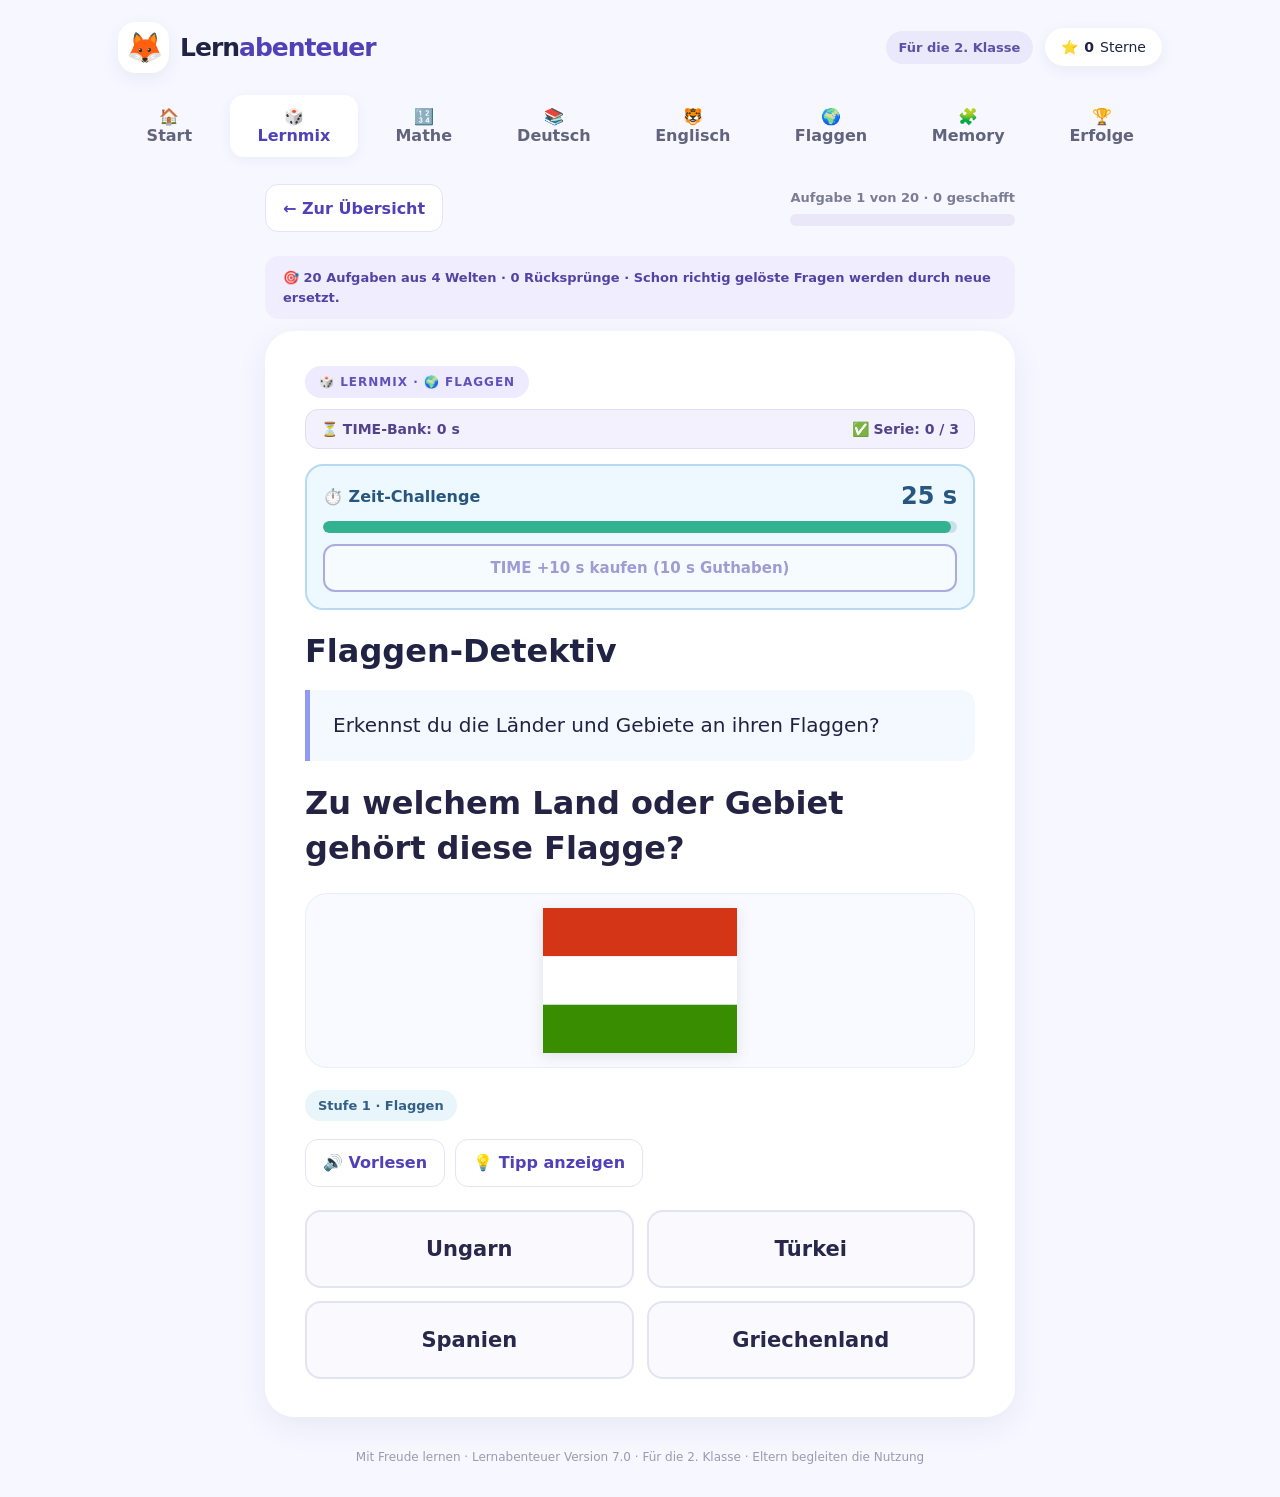
==== index.html @ 03171980 "Lernabenteuer v7: 226 lokale Flaggen, Lernmix als Start, Repository bereinigen" ====
<!doctype html>
<html lang="de">
<head>
  <meta charset="UTF-8">
  <meta name="viewport" content="width=device-width, initial-scale=1, viewport-fit=cover">
  <meta name="theme-color" content="#4539a5">
  <meta name="apple-mobile-web-app-capable" content="yes">
  <meta name="apple-mobile-web-app-status-bar-style" content="default">
  <meta name="apple-mobile-web-app-title" content="Lernabenteuer">
  <meta name="description" content="Mathe, Deutsch, Englisch und Flaggen spielerisch lernen – ohne Werbung und ohne Anmeldung.">
  <meta http-equiv="Content-Security-Policy" content="default-src 'self'; script-src 'self'; style-src 'self'; img-src 'self' data:; connect-src 'self'; object-src 'none'; base-uri 'self'; form-action 'none'">
  <link rel="manifest" href="./manifest.webmanifest">
  <link rel="apple-touch-icon" href="./icons/icon-192.png">
  <link rel="icon" href="./icons/icon-192.png">
  <link rel="stylesheet" href="./styles.css">
  <title>Lernabenteuer – Lernen mit Spaß, Klasse 2</title>
  <script src="./learning_content.js" defer></script>
  <script src="./learning_extension.js" defer></script>
  <script src="./mixed_mode.js" defer></script>
  <script src="./gameplay_extension.js" defer></script>
  <script src="./adventure_extension.js" defer></script>
  <script src="./app.js" defer></script>
</head>
<body>
  <a class="skip" href="#hauptinhalt">Zum Inhalt springen</a>
  <div class="page-shell">
    <header class="topbar">
      <div class="brand" aria-label="Lernabenteuer Startseite"><span class="brand-buddy" aria-hidden="true">🦊</span><span>Lern<span class="brand-accent">abenteuer</span></span></div>
      <div class="top-actions"><span class="age-tag">Für die 2. Klasse</span><span class="stars-chip" aria-live="polite">⭐ <strong id="stars-header">0</strong> Sterne</span></div>
    </header>
    <nav class="main-nav" aria-label="Hauptnavigation">
      <button class="nav-button active" data-view="home" aria-current="page">🏠 Start</button>
      <button class="nav-button" data-view="mixed">🎲 Lernmix</button>
      <button class="nav-button" data-view="math">🔢 Mathe</button>
      <button class="nav-button" data-view="german">📚 Deutsch</button>
      <button class="nav-button" data-view="english">🐯 Englisch</button>
      <button class="nav-button" data-view="flags">🌍 Flaggen</button>
      <button class="nav-button" data-view="memory">🧩 Memory</button>
      <button class="nav-button" data-view="progress">🏆 Erfolge</button>
    </nav>
    <main id="hauptinhalt">
      <section id="view-home" class="view" aria-labelledby="welcome-title">
        <div class="hero">
          <div class="hero-content">
            <span class="hero-label">DEIN LERNMIX STARTET JETZT</span>
            <h1 id="welcome-title">Bereit für ein <em>neues Abenteuer?</em></h1>
            <p>Knacke Rechenrätsel, lies Geschichten, entdecke Tiere auf Englisch und reise mit Flaggen um die Welt. Jeder Versuch macht dich stärker!</p>
            <button class="primary-button" id="quick-start">🎲 Lernmix starten <span aria-hidden="true">→</span></button>
          </div>
          <div class="hero-illustration" aria-hidden="true"><div class="planet">🪐</div><div class="rocket">🚀</div><div class="spark a">✦</div><div class="spark b">✦</div><div class="spark c">✧</div></div>
        </div>
        <div class="section-heading"><h2>Wähle deine Welt</h2><p>Worauf hast du heute Lust?</p></div>
        <div class="subject-grid">
          <button id="math-card" class="subject-card math-card" data-view="math"><span class="subject-icon" aria-hidden="true">🔢</span><span class="subject-top">DIE ZAHLENWELT</span><strong>Mathe-Mission</strong><span>Rechnen, kombinieren und Rätsel lösen.</span><span class="subject-footer">Los geht's <span aria-hidden="true">↗</span></span><span class="level-pill" id="level-math">Stufe 1 von 7</span><span class="level-track"><span id="level-fill-math"></span></span></button>
          <button id="german-card" class="subject-card german-card" data-view="german"><span class="subject-icon" aria-hidden="true">📚</span><span class="subject-top">DAS WÖRTERLAND</span><strong>Deutsch-Detektive</strong><span>Geschichten lesen und Wörter entdecken.</span><span class="subject-footer">Los geht's <span aria-hidden="true">↗</span></span><span class="level-pill" id="level-german">Stufe 1 von 5</span><span class="level-track"><span id="level-fill-german"></span></span></button>
          <button id="english-card" class="subject-card english-card" data-view="english"><span class="subject-icon" aria-hidden="true">🐯</span><span class="subject-top">DIE WÖRTER-SAFARI</span><strong>Englisch-Entdecker</strong><span>Katze heißt cat! Tiere, Farben und erste Wörter.</span><span class="subject-footer">Auf Entdeckung <span aria-hidden="true">↗</span></span><span class="level-pill" id="level-english">Stufe 1 von 4</span><span class="level-track"><span id="level-fill-english"></span></span></button>
          <button id="flags-card" class="subject-card flags-card" data-view="flags"><span class="subject-icon" aria-hidden="true">🌍</span><span class="subject-top">UM DIE WELT</span><strong>Flaggen-Reise</strong><span>Entdecke über 200 Flaggen – von ganz leicht bis knifflig.</span><span class="subject-footer">Weltreise starten <span aria-hidden="true">↗</span></span><span class="level-pill" id="level-flags">Stufe 1 von 4</span><span class="level-track"><span id="level-fill-flags"></span></span></button>
        </div>
        <section class="mixed-banner" aria-labelledby="mixed-banner-heading">
          <div class="mixed-banner-icon" aria-hidden="true">🎲</div>
          <div class="mixed-banner-content">
            <span class="eyebrow">NEU: DEINE BUNTE LERNREISE</span>
            <h2 id="mixed-banner-heading">20 Aufgaben – vier Lernwelten!</h2>
            <p>Mathe, Deutsch, Englisch und Flaggen bunt gemischt. Bei einem Fehler gehst du zwei Schritte zurück. Schon gelöste Aufgaben werden durch neue ersetzt; nur Fehlerfragen üben wir später erneut.</p>
            <div class="mixed-caps"><span>🔢 5× Mathe</span><span>📚 5× Deutsch</span><span>🐯 5× Englisch</span><span>🌍 5× Flaggen</span></div>
          </div>
          <button id="mixed-start" class="primary-button mixed-start" type="button">Lernmix starten →</button>
        </section>
        <div class="memory-banner"><div><strong>🧩 Flaggen-Memory</strong><p>Kannst du die Flaggen den Ländern zuordnen? Finde die Paare!</p></div><button type="button" class="soft-button" data-view="memory">Jetzt spielen</button></div>

        <section class="adventure-grid" aria-label="Neue Abenteuer und Belohnungen">
          <article class="adventure-teaser passport-teaser">
            <span class="adventure-symbol" aria-hidden="true">🛂</span>
            <h2>Dein Weltreise-Pass</h2>
            <p id="passport-count-home">0 Flaggen entdeckt</p>
            <p>Entdecke fünf verschiedene Flaggen für jeden neuen Stempel. Mit fünf Flaggen aus einer Region wird eine Minireise frei.</p>
            <span class="reward-badge" id="passport-stamps">0 Stempel</span>
            <button class="soft-button" type="button" data-view="progress">Reisepass ansehen →</button>
          </article>
          <article class="adventure-teaser pet-teaser">
            <span id="pet-emoji-home" class="adventure-symbol" aria-hidden="true">🥚</span>
            <h2>Dein Lernhaustier</h2>
            <p id="pet-status-home">Wähle einen Lernfreund!</p>
            <div id="pet-choices" class="pet-choices"><button id="choose-fox" type="button" class="soft-button">🦊 Fuchs wählen</button><button id="choose-dragon" type="button" class="soft-button">🐉 Drachen wählen</button></div>
            <p>Neue Aufgaben geben Erfahrung. Dein Freund sammelt Ausrüstung statt echter Einkäufe.</p>
          </article>
          <article class="adventure-teaser boss-teaser">
            <span class="adventure-symbol" aria-hidden="true">🏰</span>
            <h2>Boss-Rätsel</h2>
            <p>Nach jedem vollständigen 20er-Lernmix wartet ein Finale mit vier Aufgaben.</p>
            <button id="boss-home-button" type="button" class="primary-button hidden">Boss herausfordern →</button>
            <p id="boss-stat">0 Boss-Medaillen</p>
          </article>
          <article class="adventure-teaser treasure-teaser">
            <span class="adventure-symbol" aria-hidden="true">🗺️</span>
            <h2>Schatzkarten-Suche</h2>
            <p>Nur falsch gelöste Lernthemen kommen nach 1, 3 und 7 Tagen erneut dran.</p>
            <strong id="treasure-count">0 Schätze heute bereit</strong><p id="treasure-next"></p>
            <button id="treasure-start" type="button" class="soft-button">Schatzsuche öffnen →</button>
          </article>
        </section>
        <section class="day-panel" aria-labelledby="day-goal-title"><div><span class="eyebrow">DEIN TAGESZIEL</span><h2 id="day-goal-title">5 Aufgaben schaffen 🎯</h2><p>Ein paar Minuten Lernen reichen für einen guten Start.</p></div><div class="goal-right"><strong id="goal-label">0 / 5</strong><div class="progress-track" aria-label="Tagesziel-Fortschritt"><div id="goal-fill" class="progress-fill"></div></div></div></section>
        <div class="timer-settings"><label><input id="timer-toggle" type="checkbox" checked> ⏱️ Zeit-Challenge für einige kurze Fragen aktivieren</label><p>Ohne Zeitdruck lernen? Häkchen entfernen. Die Einstellung wird auf diesem Gerät gespeichert.</p></div>
        <p class="privacy-note">🔒 Keine Werbung · Keine Anmeldung · Fortschritt bleibt auf diesem Gerät</p>
      </section>
      <section id="view-play" class="view hidden" aria-labelledby="mission-title">
        <div class="mission-top"><button class="back-button" id="back-button">← Zur Übersicht</button><div class="mission-progress"><span id="mission-count">Aufgabe 1 von 5</span><div class="progress-track"><div id="mission-fill" class="progress-fill"></div></div></div></div>
        <p id="mixed-note" class="mixed-note hidden" role="status"></p>
        <div class="question-card">
          <div class="question-label" id="mission-kind">MATHE-MISSION</div>
          <div class="time-bank-panel" role="status" aria-live="off"><span>⏳ TIME-Bank: <strong id="time-bank">0 s</strong></span><span>✅ Serie: <strong id="time-streak">0 / 3</strong></span></div>
          <div id="time-reward" class="time-reward hidden" role="status">⏳ +10 Sekunden gewonnen!</div>
          <div id="time-question-panel" class="time-question-panel hidden"><div class="time-question-top"><span>⏱️ Zeit-Challenge</span><strong id="time-left">25 s</strong></div>
            <div class="time-track"><div id="time-fill" class="time-fill"></div></div>
            <button id="time-button" class="time-button" type="button">TIME +10 s kaufen (10 s Guthaben)</button></div>
          <h1 id="mission-title">Aufgabe</h1>
          <p id="mission-context" class="reading-text hidden"></p>
          <p id="mission-question" class="question-text"></p>
          <div id="question-visual" class="question-visual hidden" aria-live="off"></div>
          <div class="mission-meta"><span id="current-level" class="level-tag">Stufe 1</span><span id="level-up-notice" class="level-up-notice hidden" role="status"></span></div>
          <div class="question-tools"><button class="soft-button" id="read-button" type="button">🔊 Vorlesen</button><button class="soft-button" id="hint-button" type="button">💡 Tipp anzeigen</button></div>
          <p id="hint-text" class="hint-text hidden"></p>
          <div id="answer-options" class="answer-options" role="group" aria-label="Antwortmöglichkeiten"></div>
          <div id="celebration" class="celebration hidden" aria-hidden="true">⭐ ✨ ⭐</div>
          <div id="answer-feedback" class="feedback hidden" role="status" aria-live="polite"></div>
          <button id="next-button" class="primary-button next-button hidden" type="button">Weiter zur nächsten Aufgabe →</button>
        </div>
      </section>
      <section id="view-memory" class="view hidden" aria-labelledby="memory-heading">
        <div class="mission-top"><button class="back-button" id="memory-back">← Zur Übersicht</button><div class="mission-progress"><span>Flaggen zuordnen</span><div class="progress-track"><div id="memory-fill" class="progress-fill"></div></div></div></div>
        <section class="memory-panel"><span class="eyebrow">🧩 KLEINE WELTREISE</span><h1 id="memory-heading">Flaggen-Memory</h1><p id="memory-info">Finde die passenden Paare!</p><div id="memory-board" class="memory-board" role="group" aria-label="Memory-Karten"></div><p id="memory-result" class="memory-result" role="status"></p><button class="primary-button hidden" id="memory-next" type="button">Noch eine Runde spielen 🧩</button></section>
      </section>

      <section id="view-expedition" class="view hidden" aria-labelledby="expedition-name">
        <div class="mission-top"><button id="expedition-back" class="back-button" type="button">← Zur Übersicht</button></div>
        <div class="question-card adventure-quest" id="expedition-quiz"><span class="eyebrow">🛂 REGIONEN-ABENTEUER</span><h1 id="expedition-name">Weltreise</h1><p id="expedition-step"></p><p id="expedition-context" class="reading-text"></p><p id="expedition-question" class="question-text"></p><div id="expedition-visual" class="question-visual"></div><div id="expedition-options" class="answer-options"></div><p id="expedition-feedback" class="feedback" role="status"></p></div>
        <div id="expedition-finish" class="end-card hidden"><h2>🛂 Region geschafft!</h2><p id="expedition-summary"></p><button type="button" id="expedition-home" class="primary-button">Zurück zur Weltreise</button></div>
      </section>
      <section id="view-boss" class="view hidden" aria-labelledby="boss-title">
        <div class="mission-top"><button id="boss-back" class="back-button" type="button">← Zur Übersicht</button></div>
        <div class="question-card adventure-quest" id="boss-quiz"><span class="eyebrow">🏰 GROßES BOSS-FINALE</span><h1 id="boss-title">Der Wissensdrache wartet!</h1><p>Vier knifflige Fragen aus vier Welten – ohne Zeitdruck.</p><p id="boss-step"></p><p id="boss-context" class="reading-text"></p><p id="boss-question" class="question-text"></p><div id="boss-visual" class="question-visual"></div><div id="boss-options" class="answer-options"></div><p id="boss-feedback" class="feedback" role="status"></p></div>
        <div id="boss-finish" class="end-card hidden"><h2>🏅 Boss besiegt!</h2><p id="boss-summary"></p><button id="boss-home" class="primary-button" type="button">Zurück zur Startseite</button></div>
      </section>
      <section id="view-treasure" class="view hidden" aria-labelledby="treasure-title">
        <div class="mission-top"><button id="treasure-back" class="back-button" type="button">← Zur Übersicht</button></div>
        <div class="question-card adventure-quest" id="treasure-quiz"><span class="eyebrow">🗺️ DEINE SCHATZKARTEN</span><h1 id="treasure-title">Finde deinen Wissensschatz!</h1><p>Hier kommen nur frühere Fehlerfragen als neue oder ähnliche Aufgaben dran.</p><p id="treasure-step"></p><p id="treasure-context" class="reading-text"></p><p id="treasure-question" class="question-text"></p><div id="treasure-visual" class="question-visual"></div><div id="treasure-options" class="answer-options"></div><p id="treasure-feedback" class="feedback" role="status"></p></div>
        <div class="end-card"><p id="treasure-empty"></p><button id="treasure-home" class="soft-button" type="button">Zurück zur Startseite</button></div>
      </section>
      <section id="view-end" class="view hidden" aria-labelledby="end-heading"><div class="end-card"><span class="end-emoji" aria-hidden="true">🎉</span><span class="eyebrow">MISSION GESCHAFFT</span><h1 id="end-heading">Gut gemacht!</h1><p id="end-copy">Du hast viel geschafft.</p><div id="end-stars" class="end-stars">⭐ +0 Sterne</div><div class="end-actions"><button class="primary-button hidden" id="boss-end-button">🏰 Boss-Finale spielen!</button><button class="primary-button" id="repeat-button">Noch eine Mission 🚀</button><button class="soft-button" id="home-button">Zur Startseite</button></div></div></section>
      <section id="view-progress" class="view hidden" aria-labelledby="progress-title"><div class="section-heading"><h1 id="progress-title">Deine Erfolge 🏆</h1><p>Hier siehst du, was du schon erreicht hast.</p></div><div class="progress-grid"><div class="stat-card"><span aria-hidden="true">⭐</span><strong id="stat-stars">0</strong><span>Gesammelte Sterne</span></div><div class="stat-card"><span aria-hidden="true">✅</span><strong id="stat-answered">0</strong><span>Gelöste Aufgaben</span></div><div class="stat-card"><span aria-hidden="true">🎯</span><strong id="stat-sessions">0</strong><span>Abgeschlossene Missionen</span></div><div class="stat-card"><span aria-hidden="true">🔁</span><strong id="stat-reviews">0</strong><span>Themen zum Wiederholen</span></div></div><section class="passport-panel" aria-labelledby="passport-heading"><h2 id="passport-heading">🛂 Dein Weltreise-Pass</h2><p id="passport-count-progress">0 Flaggen entdeckt</p><p>Jede fünf unterschiedliche richtig erratenen Flaggen geben einen Stempel. Erkenne mindestens fünf Flaggen einer Region, um ihre dreiteilige Minireise freizuschalten.</p><div id="passport-regions" class="region-grid"></div></section>
        <section class="pet-progress-panel"><h2>🐾 Dein Lernfreund</h2><div class="pet-progress-line"><span id="pet-emoji-progress">🥚</span><strong id="pet-status-progress">Noch kein Lernfreund</strong></div><div id="pet-gifts" class="reward-items"></div><p>Haustier-Erfahrung kommt durch Lernen. Kein echtes Geld, keine Käufe, keine Werbung.</p></section>
        <section class="skills-panel"><h2>Deine Lernstufen</h2><p>Die Schwierigkeit wächst bei vier selbstständig richtigen Antworten. Mit Tipps oder nach Fehlern bleibt Zeit zum Üben.</p><div class="skill-grid"><div>🔢 <strong>Mathe</strong><span id="skill-math">Stufe 1</span></div><div>📚 <strong>Deutsch</strong><span id="skill-german">Stufe 1</span></div><div>🐯 <strong>Englisch</strong><span id="skill-english">Stufe 1</span></div><div>🌍 <strong>Flaggen</strong><span id="skill-flags">Stufe 1</span></div><div>🧩 <strong>Memory</strong><span><span id="stat-memory">0</span> Spiele geschafft</span></div></div></section><div class="parent-panel"><h2>Für Eltern</h2><p>Alle Fortschritte werden nur im Browser dieses Geräts gespeichert. Es gibt keine Nutzerkonten, Werbung oder Übertragung an einen KI-Dienst.</p><h3 class="review-title">🔁 Diese Themen üben wir noch</h3><p>Falsch gelöste Aufgaben werden lokal vorgemerkt, in späteren Lernmix-Runden bevorzugt und erst nach zwei sicheren Wiederholungen abgehakt.</p><div id="review-list" class="review-list" aria-live="polite"></div><button class="danger-button" id="reset-progress">Fortschritt zurücksetzen</button></div></section>
    </main>
    <footer>Mit Freude lernen · Lernabenteuer Version 7.0 · Für die 2. Klasse · Eltern begleiten die Nutzung</footer>
  </div>
</body>
</html>
---- styles.css ----
:root{font-family:ui-rounded,system-ui,-apple-system,BlinkMacSystemFont,"Segoe UI",sans-serif;color:#202344;background:#f6f7ff;font-synthesis:none;-webkit-text-size-adjust:100%;--ink:#202344;--purple:#5141b8;--light:#f6f7ff;--line:#e8e8f3}*{box-sizing:border-box}body{margin:0;min-height:100vh}button{font:inherit;cursor:pointer;-webkit-tap-highlight-color:transparent}button:focus-visible,a:focus-visible{outline:4px solid #edac39;outline-offset:4px}button:disabled{cursor:default}.page-shell{max-width:1100px;padding:0 28px;margin:auto}.skip{position:absolute;left:10px;top:-80px;background:#fff;padding:12px;z-index:9}.skip:focus{top:10px}.topbar{min-height:94px;display:flex;align-items:center;justify-content:space-between;gap:14px}.brand{display:flex;align-items:center;gap:11px;font-weight:900;font-size:25px;letter-spacing:-1px}.brand-accent{color:var(--purple)}.brand-buddy{width:51px;height:51px;background:#fff;display:grid;place-items:center;border-radius:18px;box-shadow:0 6px 18px #33328012;font-size:30px}.top-actions{display:flex;align-items:center;gap:12px}.age-tag{background:#eae8fb;color:#5a52a6;padding:9px 13px;border-radius:999px;font-size:13px;font-weight:800}.stars-chip{display:flex;gap:6px;align-items:center;border-radius:30px;background:#fff;box-shadow:0 4px 15px #32265410;padding:11px 16px;font-size:14px}.main-nav{display:flex;gap:9px;margin:1px 0 27px}.nav-button{background:transparent;border:0;color:#61647c;padding:12px 18px;border-radius:14px;font-weight:800;min-height:47px}.nav-button.active,.nav-button:hover{background:#fff;color:var(--purple);box-shadow:0 3px 13px #3125700d}.hero{min-height:324px;border-radius:28px;overflow:hidden;position:relative;background:linear-gradient(113deg,#41369c 0%,#6356c7 60%,#7c6deb 100%);color:white;display:flex;align-items:center;box-shadow:0 18px 40px #5141b81f;padding:36px 48px}.hero-content{max-width:570px;z-index:2;position:relative}.hero-label,.eyebrow{font-size:12px;font-weight:900;letter-spacing:1.5px}.hero-label{color:#dbd7ff}.hero h1{font-size:clamp(31px,4vw,47px);line-height:1.12;letter-spacing:-1.7px;margin:14px 0}.hero h1 em{color:#ffdb78;font-style:normal}.hero p{font-size:16px;line-height:1.65;max-width:480px;opacity:.95;margin:0 0 22px}.primary-button{border:0;background:#ffd46c;color:#2b275a;min-height:51px;padding:13px 22px;font-weight:900;border-radius:14px;box-shadow:0 7px 0 #e8a943;transition:transform .16s}.primary-button:hover{transform:translateY(-2px)}.primary-button:active{transform:translateY(4px);box-shadow:0 3px 0 #e8a943}.hero-illustration{flex:1;position:relative;min-height:260px}.planet{position:absolute;font-size:135px;right:40px;top:45px;transform:rotate(-17deg);opacity:.68}.rocket{position:absolute;font-size:110px;right:115px;top:43px;filter:drop-shadow(0 18px 12px #2b286f75);transform:rotate(17deg)}.spark{position:absolute;color:#ffe8ab;font-size:36px}.spark.a{right:15px;top:20px}.spark.b{right:215px;top:7px}.spark.c{right:10px;bottom:25px}.section-heading{margin:31px 0 18px}.section-heading h1,.section-heading h2{font-size:28px;letter-spacing:-.7px;margin:0}.section-heading p{margin:7px 0 0;color:#777c98}.subject-grid{display:grid;grid-template-columns:repeat(2,minmax(0,1fr));gap:20px}.subject-card{padding:25px 28px 21px;text-align:left;min-height:230px;display:flex;flex-direction:column;align-items:flex-start;border-radius:24px;border:2px solid transparent;transition:transform .15s,box-shadow .15s;box-shadow:0 5px 14px #29235c0c}.subject-card:hover{transform:translateY(-4px);box-shadow:0 12px 23px #29235c1c}.math-card{background:#e6f7f0;border-color:#d1eddf}.german-card{background:#fff0df;border-color:#ffe6c6}.subject-icon{font-size:43px;margin-bottom:9px}.subject-top{font-size:11px;letter-spacing:1.3px;font-weight:900;color:#678777}.german-card .subject-top{color:#ba8d64}.subject-card strong{font-size:27px;letter-spacing:-.5px;margin:6px 0}.subject-card>span:nth-last-child(2){color:#657078;font-size:15px;line-height:1.5}.subject-footer{font-weight:900;margin-top:auto;padding-top:14px;color:#22765f}.german-card .subject-footer{color:#aa7134}.day-panel{background:#fff;border:1px solid #ededf4;border-radius:23px;margin:23px 0 17px;padding:25px 29px;display:flex;align-items:center;justify-content:space-between;gap:30px}.day-panel .eyebrow{color:#7162c1}.day-panel h2{font-size:23px;margin:9px 0 6px}.day-panel p{color:#777b91;margin:0}.goal-right{min-width:190px;text-align:right}.goal-right strong{font-size:24px;display:block;margin-bottom:10px}.progress-track{width:100%;height:12px;border-radius:20px;background:#eae8f8;overflow:hidden}.progress-fill{height:100%;width:0%;background:linear-gradient(90deg,#6d52db,#aa8afa);transition:width .25s}.privacy-note{text-align:center;color:#8588a1;font-size:13px}.hidden{display:none!important}.mission-top{display:flex;align-items:center;justify-content:space-between;gap:30px;margin:18px auto 24px;max-width:750px}.back-button,.soft-button{border:1px solid #e5e3f4;background:white;color:var(--purple);padding:13px 17px;border-radius:13px;font-weight:800;min-height:48px}.back-button:hover,.soft-button:hover{background:#f0edff}.mission-progress{width:225px;color:#7b7d94;font-weight:800;font-size:13px;text-align:right}.mission-progress .progress-track{margin-top:9px}.question-card{background:white;border-radius:29px;padding:35px 40px 38px;max-width:750px;margin:auto;box-shadow:0 9px 32px #342a6a12}.question-label{display:inline-block;border-radius:30px;background:#eeeaff;color:#6251bb;padding:9px 14px;font-weight:900;font-size:12px;letter-spacing:1px}.question-card h1{font-size:32px;margin:22px 0 8px}.question-text{font-size:clamp(24px,3vw,32px);font-weight:800;line-height:1.4;margin:15px 0 22px;color:#242343}.reading-text{background:#f4f8ff;border-left:5px solid #8f9bf5;padding:18px 23px;font-size:20px;line-height:1.75;border-radius:0 14px 14px 0;white-space:pre-line}.question-tools{display:flex;gap:10px;flex-wrap:wrap;margin-bottom:23px}.hint-text{background:#fff8df;padding:14px 18px;border-radius:13px;color:#775a1e;font-size:16px;line-height:1.5}.answer-options{display:grid;grid-template-columns:repeat(2,minmax(0,1fr));gap:13px}.answer-option{min-height:78px;border:2px solid #e3e4f2;background:#f9f9fe;border-radius:16px;padding:15px 18px;font-weight:900;font-size:21px;color:#28274c;text-align:center}.answer-option:hover:not(:disabled){border-color:#a595f5;background:#f3f0ff}.answer-option.correct{border-color:#38a676;background:#e0f7ed;color:#176f4c}.answer-option.incorrect{border-color:#ed8f8f;background:#fff0f0;color:#9c4545}.feedback{padding:17px 19px;border-radius:14px;font-size:17px;font-weight:700;line-height:1.5;margin-top:20px}.feedback.good{background:#e8faed;color:#24734b}.feedback.try{background:#fff5e2;color:#865d1a}.next-button{margin-top:23px;width:100%}.end-card{background:#fff;border-radius:28px;text-align:center;max-width:650px;margin:40px auto;padding:42px 30px;box-shadow:0 8px 30px #342a6a10}.end-emoji{display:block;font-size:75px;margin-bottom:15px}.end-card h1{font-size:38px;margin:14px 0}.end-card p{font-size:18px;color:#646985}.end-stars{font-size:30px;font-weight:900;color:#6555bb;margin:27px 0}.end-actions{display:flex;gap:14px;justify-content:center;flex-wrap:wrap}.progress-grid{display:grid;grid-template-columns:repeat(3,1fr);gap:16px}.stat-card{background:white;border-radius:22px;padding:26px;display:flex;flex-direction:column;gap:10px;box-shadow:0 5px 16px #2b205a0b}.stat-card>span:first-child{font-size:33px}.stat-card strong{font-size:35px;color:#5441bc}.stat-card>span:last-child{color:#767991}.parent-panel{margin-top:27px;padding:27px;background:white;border-radius:20px}.parent-panel p{line-height:1.7;color:#666b83;max-width:750px}.danger-button{border:1px solid #dcabb1;background:#fff2f3;color:#a13f50;padding:12px 17px;border-radius:12px;font-weight:800}footer{padding:33px 0;text-align:center;color:#9a9bb1;font-size:12px}@media(max-width:750px){.page-shell{padding:0 16px}.topbar{min-height:78px}.brand{font-size:20px}.brand-buddy{width:43px;height:43px;font-size:26px}.age-tag{display:none}.main-nav{overflow-x:auto;gap:3px;margin-bottom:17px}.nav-button{flex:1;padding:11px 9px;font-size:13px;white-space:nowrap}.hero{padding:31px 24px;min-height:300px}.hero-content{max-width:100%}.hero p{max-width:410px}.hero-illustration{position:absolute;right:-85px;top:22px;opacity:.3;pointer-events:none}.hero h1{font-size:34px;max-width:370px}.subject-grid{grid-template-columns:1fr;gap:12px}.subject-card{min-height:180px;padding:20px 24px}.subject-icon{font-size:35px}.subject-card strong{font-size:25px}.day-panel{align-items:stretch;flex-direction:column;gap:17px}.goal-right{text-align:left}.question-card{padding:26px 20px}.question-card h1{font-size:27px}.reading-text{font-size:18px;padding:14px}.answer-option{font-size:19px;min-height:68px}.mission-top{gap:10px}.mission-progress{width:145px}.progress-grid{grid-template-columns:1fr}.stat-card{flex-direction:row;align-items:center}.stat-card strong{margin-left:auto}.stat-card>span:last-child{max-width:125px}.stars-chip{font-size:12px;padding:9px 12px}}@media(max-width:390px){.answer-options{grid-template-columns:1fr}.nav-button{font-size:12px;padding:11px 6px}.brand{font-size:18px}.stars-chip{padding:8px}.question-tools{flex-direction:column}}@media(prefers-reduced-motion:reduce){*,*::before,*::after{transition:none!important;animation:none!important}}

/* v2 – neue Lernwelten, Stufenanzeigen, Flaggenkarten und iPad-Memory.
   Originaldesign und bestehende CSS-Regeln bleiben vollständig erhalten. */
.english-card{background:#e8f3ff;border-color:#d3e7ff}
.flags-card{background:#f5edff;border-color:#e7d9ff}
.english-card .subject-top{color:#406fa7}
.flags-card .subject-top{color:#7d51b8}
.english-card .subject-footer{color:#255c9c}
.flags-card .subject-footer{color:#6a3e99}
.level-pill{font-size:12px!important;font-weight:900;margin-top:8px;color:#4f5091!important}
.level-track{margin-top:9px;width:100%;height:7px;border-radius:10px;background:#ffffff99;overflow:hidden}
.level-track>span{display:block;background:#8b79ef;width:0%;height:100%;border-radius:10px;transition:width .2s}
.memory-banner{margin-top:18px;display:flex;align-items:center;justify-content:space-between;gap:20px;padding:20px 25px;background:#fff0f9;border:2px solid #f6d8e8;border-radius:22px}
.memory-banner strong{font-size:22px}.memory-banner p{margin:7px 0 0;color:#746278}
.memory-banner .soft-button{background:#fff;flex:none}
.mission-meta{display:flex;gap:12px;align-items:center;flex-wrap:wrap;margin:0 0 18px}
.level-tag{display:inline-block;font-size:13px;font-weight:900;border-radius:40px;background:#e8f5fb;color:#345f8a;padding:8px 13px}
.level-up-notice{font-weight:900;color:#24734b}
.question-visual{display:flex;align-items:center;justify-content:center;min-height:138px;margin:6px 0 22px;background:#f9faff;border:1px solid #ececf6;border-radius:22px;padding:14px}
.big-flag{width:min(220px,100%);height:145px;object-fit:contain;filter:drop-shadow(0 3px 7px #00000019)}
.big-emoji{font-size:clamp(75px,12vw,108px);line-height:1.15}
.option-flag{width:100%;max-width:160px;height:90px;object-fit:contain}
.answer-option:has(.option-flag){padding:12px;display:flex;justify-content:center;align-items:center}
.sr-only{position:absolute!important;width:1px;height:1px;padding:0;margin:-1px;overflow:hidden;clip:rect(0,0,0,0);white-space:nowrap;border:0}
.celebration{text-align:center;font-size:31px;letter-spacing:9px;margin-top:10px;animation:star-pop .6s ease-out}
@keyframes star-pop{from{opacity:0;transform:translateY(14px) scale(.75)}to{opacity:1;transform:translateY(0) scale(1)}}
.skills-panel{background:#fff;border-radius:24px;margin:25px 0;padding:27px}
.skills-panel h2{margin:0 0 10px}.skills-panel>p{color:#70778f;line-height:1.6}
.skill-grid{display:grid;grid-template-columns:repeat(2,minmax(0,1fr));gap:12px;margin-top:20px}
.skill-grid>div{background:#f6f7ff;border-radius:15px;padding:15px;display:flex;align-items:center;gap:8px;flex-wrap:wrap}
.skill-grid>div>span{font-weight:800;color:#5340ab;margin-left:auto;font-size:13px}
.memory-panel{background:#fff;max-width:780px;margin:0 auto 32px;padding:28px 28px 35px;border-radius:26px;text-align:center}
.memory-panel h1{font-size:35px;margin:12px 0 5px}
.memory-panel>p{font-size:17px;color:#555b78}
.memory-board{display:grid;grid-template-columns:repeat(4,minmax(0,1fr));gap:12px;margin:25px auto;max-width:690px}
.memory-tile{min-height:112px;border:2px solid #c8c5ec;background:linear-gradient(135deg,#7563df,#a48df5);border-radius:17px;font-size:36px;display:flex;justify-content:center;align-items:center;color:#fff;box-shadow:0 5px 11px #32256a21;transition:transform .15s,background .15s}
.memory-tile:hover:not(.matched){transform:translateY(-3px)}
.memory-tile.revealed{background:#fafbff;color:#2e3057;border-color:#b5c5dd}
.memory-tile.matched{background:#e6f9ee;border-color:#45b785;color:#24663c;box-shadow:none}
.memory-tile strong{font-size:clamp(10px,1.7vw,16px);overflow-wrap:anywhere}
.memory-flag{display:block;max-width:95%;height:80px;object-fit:contain}
.memory-result{min-height:30px;font-weight:900;color:#286c4b!important}
@media(max-width:800px){.main-nav{flex-wrap:nowrap;overflow-x:auto;scrollbar-width:thin}.nav-button{flex:none}.subject-grid{gap:13px}.memory-board{gap:10px}.memory-tile{min-height:102px}.question-visual{min-height:115px}}
@media(max-width:600px){.memory-banner{flex-direction:column;align-items:stretch}.memory-banner .soft-button{align-self:flex-start}.memory-panel{padding:20px 12px}.memory-board{grid-template-columns:repeat(3,minmax(0,1fr));gap:8px}.memory-tile{min-height:92px}.memory-tile strong{font-size:12px}.memory-flag{height:65px}.skill-grid{grid-template-columns:1fr}.question-visual{padding:10px}.big-flag{height:125px}}
@media(prefers-reduced-motion:reduce){.celebration{animation:none}}
/* iPad-Feinschliff: alle Welten bleiben ohne abgeschnittene Navigation erreichbar. */
@media(max-width:900px){
  .main-nav{display:grid;grid-template-columns:repeat(4,minmax(0,1fr));overflow:visible;gap:6px}
  .nav-button{flex:none;white-space:normal;padding:11px 5px;font-size:13px}
  .hero-illustration{position:absolute;right:-55px;top:12px;opacity:.23;pointer-events:none}
  .hero-content{max-width:570px}
}
@media(max-width:600px){.main-nav{grid-template-columns:repeat(3,minmax(0,1fr))}.nav-button{font-size:12px}}

/* v3: additiver 20er-Mix, responsives Layout, klare Rücksprung-Ankündigung. */
.mixed-banner{display:flex;align-items:center;gap:22px;background:linear-gradient(115deg,#f4edff,#e8f4ff);border:2px solid #dedcf8;border-radius:25px;margin:23px 0 14px;padding:25px 28px}
.mixed-banner-icon{font-size:55px;flex:none;filter:drop-shadow(0 5px 5px #5141b820)}
.mixed-banner-content{flex:1;min-width:0}
.mixed-banner .eyebrow{color:#6654b5}
.mixed-banner h2{font-size:25px;letter-spacing:-.5px;margin:7px 0}
.mixed-banner p{font-size:14px;line-height:1.6;color:#59627c;margin:0 0 13px}
.mixed-caps{display:flex;flex-wrap:wrap;gap:6px}
.mixed-caps span{font-size:12px;color:#4f4c89;background:#ffffffba;padding:6px 10px;border-radius:22px;font-weight:800}
.mixed-start{flex:none;white-space:nowrap}
.mixed-note{max-width:750px;margin:0 auto 12px;background:#f0edff;color:#5343a5;border-radius:14px;padding:12px 18px;font-weight:800;line-height:1.5;font-size:13px}
@media(max-width:850px){.mixed-banner{align-items:flex-start;flex-wrap:wrap}.mixed-banner-content{flex-basis:calc(100% - 90px)}.mixed-start{margin-left:75px}}
@media(max-width:540px){.mixed-banner{padding:22px 17px;gap:12px}.mixed-banner-icon{font-size:37px}.mixed-banner h2{font-size:22px}.mixed-banner-content{flex-basis:calc(100% - 55px)}.mixed-start{margin:0;width:100%}.mixed-caps span{font-size:11px}.question-card{margin-bottom:20px}}

/* Lokale, elternsichtbare Liste vorgemerkter Lernthemen. */
.review-title{margin-top:20px;font-size:20px}
.review-list{background:#f6f7ff;border-radius:14px;padding:10px 17px;margin:12px 0 22px}
.review-list p{margin:9px 0;font-size:14px;line-height:1.5}
.review-line{border-bottom:1px solid #e0e2f0;padding-bottom:9px;overflow-wrap:anywhere}
.review-line:last-child{border-bottom:0}

/* Vier Statistikfelder sauber über zwei beziehungsweise vier Spalten. */
.progress-grid{grid-template-columns:repeat(4,minmax(0,1fr))}
@media(max-width:900px){.progress-grid{grid-template-columns:repeat(2,minmax(0,1fr))}}
@media(max-width:540px){.progress-grid{grid-template-columns:1fr}}

/* v5 – adaptive Time-Bank, optionale Zeitfragen, acht Mathe-Antworten,
   und 200+ Flaggen. Bestehende Gestaltung bleibt unverändert. */
.time-bank-panel{display:flex;justify-content:space-between;gap:10px;flex-wrap:wrap;
  background:#f4f1ff;border:1px solid #e2dafa;border-radius:13px;padding:11px 15px;
  color:#52448c;font-weight:800;font-size:14px;margin:11px 0 15px}
.time-question-panel{margin:12px 0 18px;padding:16px;background:#eef8ff;border:2px solid #b7d9f3;border-radius:18px}
.time-question-top{display:flex;justify-content:space-between;align-items:center;gap:15px;font-weight:800;color:#275781;font-size:16px}
.time-question-top strong{font-size:24px;font-variant-numeric:tabular-nums}
.time-track{margin:11px 0;height:12px;overflow:hidden;border-radius:20px;background:#cbdfea}
.time-fill{height:100%;width:100%;background:#32b28f;border-radius:20px;transition:width .2s linear}
.time-warning{background:#fff6eb;border-color:#f2bc7a}
.time-warning .time-fill{background:#e99845}
.time-button{background:#fff;border:2px solid #6b61c2;color:#5042a6;font-size:15px;
  font-weight:900;border-radius:12px;padding:10px 16px;width:100%;min-height:48px}
.time-button:disabled{opacity:.5;cursor:not-allowed}
.time-reward{background:#dcf9e9;color:#246c4e;padding:10px 15px;border-radius:13px;
  font-size:16px;font-weight:900;margin-bottom:12px;text-align:center}
.timer-settings{background:#f3f6ff;border:1px solid #e1e7f6;padding:15px 19px;
  border-radius:17px;margin:18px 0;color:#424676}
.timer-settings label{display:flex;gap:10px;align-items:center;cursor:pointer;font-weight:800}
.timer-settings input{width:24px;height:24px;accent-color:#6959b7;flex:none}
.timer-settings p{margin:6px 0 0;font-size:13px;color:#616985}
.big-flag-emoji{font-size:clamp(85px,14vw,142px);font-family:'Apple Color Emoji','Segoe UI Emoji',sans-serif}
.option-flag-emoji{font-family:'Apple Color Emoji','Segoe UI Emoji',sans-serif;font-size:clamp(43px,8vw,76px);line-height:1.2}
.answer-option:has(.option-flag-emoji){display:flex;justify-content:center;align-items:center}
.memory-emoji{font-family:'Apple Color Emoji','Segoe UI Emoji',sans-serif;font-size:clamp(30px,5vw,54px)}
@media(max-width:680px){.answer-options{grid-template-columns:repeat(2,minmax(0,1fr));gap:10px}
  .answer-option{padding:11px 7px;font-size:17px;min-height:62px}
  .time-bank-panel{font-size:13px}}
@media(prefers-reduced-motion:reduce){.time-fill{transition:none}}

/* v6 – vier neue, optionale Lernabenteuer. Alte Styles bleiben erhalten. */
.adventure-grid{display:grid;grid-template-columns:repeat(2,minmax(0,1fr));gap:16px;margin:24px 0}
.adventure-teaser,.passport-panel,.pet-progress-panel{background:#fff;border:2px solid #e5e3f4;border-radius:23px;padding:22px;min-width:0}
.adventure-teaser h2,.passport-panel h2,.pet-progress-panel h2{font-size:22px;margin:3px 0 12px}
.adventure-teaser p,.passport-panel p,.pet-progress-panel p{color:#626c86;font-size:14px;line-height:1.6;margin:8px 0}
.adventure-teaser .primary-button,.adventure-teaser .soft-button{margin-top:12px}
.passport-teaser{background:#f0f7ff;border-color:#cce3f9}.pet-teaser{background:#fff7e9;border-color:#f5dfb8}
.boss-teaser{background:#f2eeff;border-color:#e1d9fb}.treasure-teaser{background:#eaf9f2;border-color:#ccedda}
.adventure-symbol{display:block;font-size:48px;line-height:1.3}
.pet-choices{display:flex;flex-wrap:wrap;gap:8px}.pet-choices button{font-size:15px}
.reward-badge,.reward-chip{display:inline-block;background:#fff;border:1px solid #d8d5f1;color:#55518a;padding:8px 10px;border-radius:30px;font-weight:800;font-size:13px;margin:5px 7px 6px 0}
.passport-panel,.pet-progress-panel{margin:20px 0}.region-grid{display:grid;grid-template-columns:repeat(2,minmax(0,1fr));gap:14px;margin-top:17px}
.region-card{border-radius:16px;padding:15px;background:#f5f7ff;border:1px solid #e4e9f9;display:flex;flex-direction:column;align-items:flex-start;gap:8px}
.region-card strong{font-size:18px}.region-card p{margin:0}.region-card button{margin-top:auto;max-width:100%;white-space:normal;line-height:1.4}
.pet-progress-line{display:flex;align-items:center;gap:15px;margin:12px 0}.pet-progress-line span{font-size:60px}
.reward-items{display:flex;flex-wrap:wrap}.adventure-quest{margin-top:15px}.adventure-quest .feedback{margin-top:15px;min-height:28px}
.adventure-quest .question-visual.hidden{display:none}
@media(max-width:700px){.adventure-grid,.region-grid{grid-template-columns:1fr}.adventure-teaser,.passport-panel,.pet-progress-panel{padding:16px}.adventure-symbol{font-size:40px}}
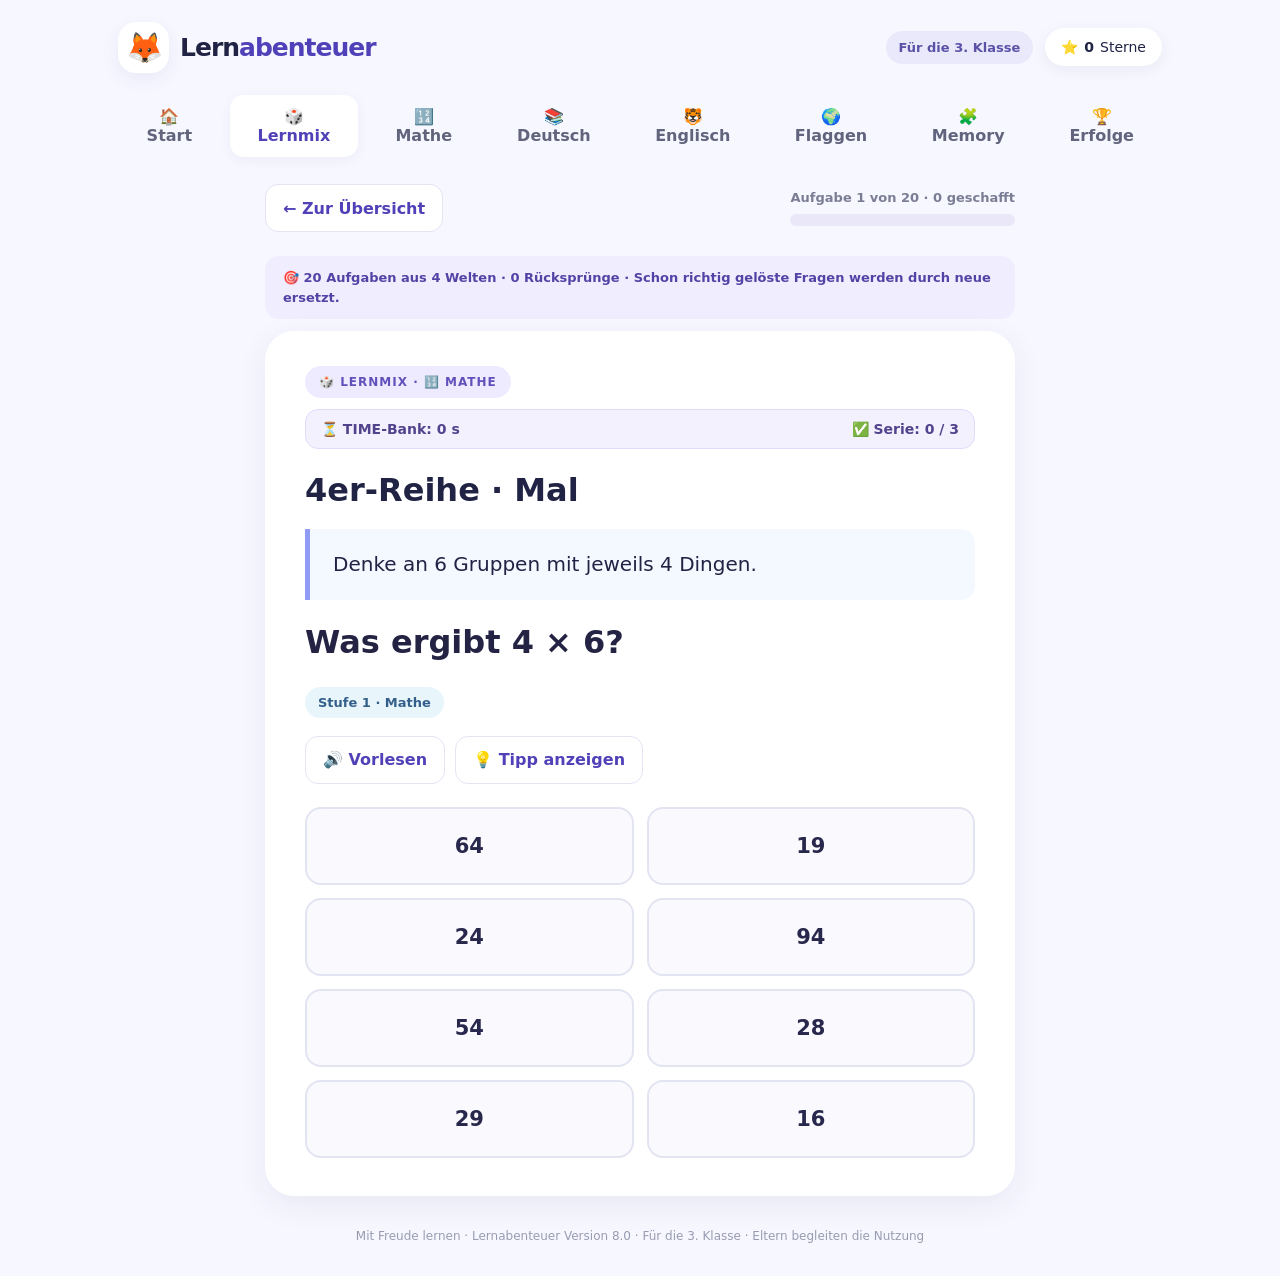
==== commit 6b97aaac: "Update index.html for grade 3 and offline cache" ====
--- a/index.html
+++ b/index.html
@@ -13,10 +13,11 @@
   <link rel="apple-touch-icon" href="./icons/icon-192.png">
   <link rel="icon" href="./icons/icon-192.png">
   <link rel="stylesheet" href="./styles.css">
-  <title>Lernabenteuer – Lernen mit Spaß, Klasse 2</title>
+  <title>Lernabenteuer – Lernen mit Spaß, Klasse 3</title>
   <script src="./learning_content.js" defer></script>
   <script src="./learning_extension.js" defer></script>
   <script src="./mixed_mode.js" defer></script>
+  <script src="./grade3_extension.js" defer></script>
   <script src="./gameplay_extension.js" defer></script>
   <script src="./adventure_extension.js" defer></script>
   <script src="./app.js" defer></script>
@@ -26,7 +27,7 @@
   <div class="page-shell">
     <header class="topbar">
       <div class="brand" aria-label="Lernabenteuer Startseite"><span class="brand-buddy" aria-hidden="true">🦊</span><span>Lern<span class="brand-accent">abenteuer</span></span></div>
-      <div class="top-actions"><span class="age-tag">Für die 2. Klasse</span><span class="stars-chip" aria-live="polite">⭐ <strong id="stars-header">0</strong> Sterne</span></div>
+      <div class="top-actions"><span class="age-tag">Für die 3. Klasse</span><span class="stars-chip" aria-live="polite">⭐ <strong id="stars-header">0</strong> Sterne</span></div>
     </header>
     <nav class="main-nav" aria-label="Hauptnavigation">
       <button class="nav-button active" data-view="home" aria-current="page">🏠 Start</button>
@@ -44,16 +45,16 @@
           <div class="hero-content">
             <span class="hero-label">DEIN LERNMIX STARTET JETZT</span>
             <h1 id="welcome-title">Bereit für ein <em>neues Abenteuer?</em></h1>
-            <p>Knacke Rechenrätsel, lies Geschichten, entdecke Tiere auf Englisch und reise mit Flaggen um die Welt. Jeder Versuch macht dich stärker!</p>
+            <p>Knacke knifflige Rechenrätsel, verstehe spannende Geschichten und entdecke Englisch und reise mit Flaggen um die Welt. Jeder Versuch macht dich stärker!</p>
             <button class="primary-button" id="quick-start">🎲 Lernmix starten <span aria-hidden="true">→</span></button>
           </div>
           <div class="hero-illustration" aria-hidden="true"><div class="planet">🪐</div><div class="rocket">🚀</div><div class="spark a">✦</div><div class="spark b">✦</div><div class="spark c">✧</div></div>
         </div>
         <div class="section-heading"><h2>Wähle deine Welt</h2><p>Worauf hast du heute Lust?</p></div>
         <div class="subject-grid">
-          <button id="math-card" class="subject-card math-card" data-view="math"><span class="subject-icon" aria-hidden="true">🔢</span><span class="subject-top">DIE ZAHLENWELT</span><strong>Mathe-Mission</strong><span>Rechnen, kombinieren und Rätsel lösen.</span><span class="subject-footer">Los geht's <span aria-hidden="true">↗</span></span><span class="level-pill" id="level-math">Stufe 1 von 7</span><span class="level-track"><span id="level-fill-math"></span></span></button>
-          <button id="german-card" class="subject-card german-card" data-view="german"><span class="subject-icon" aria-hidden="true">📚</span><span class="subject-top">DAS WÖRTERLAND</span><strong>Deutsch-Detektive</strong><span>Geschichten lesen und Wörter entdecken.</span><span class="subject-footer">Los geht's <span aria-hidden="true">↗</span></span><span class="level-pill" id="level-german">Stufe 1 von 5</span><span class="level-track"><span id="level-fill-german"></span></span></button>
-          <button id="english-card" class="subject-card english-card" data-view="english"><span class="subject-icon" aria-hidden="true">🐯</span><span class="subject-top">DIE WÖRTER-SAFARI</span><strong>Englisch-Entdecker</strong><span>Katze heißt cat! Tiere, Farben und erste Wörter.</span><span class="subject-footer">Auf Entdeckung <span aria-hidden="true">↗</span></span><span class="level-pill" id="level-english">Stufe 1 von 4</span><span class="level-track"><span id="level-fill-english"></span></span></button>
+          <button id="math-card" class="subject-card math-card" data-view="math"><span class="subject-icon" aria-hidden="true">🔢</span><span class="subject-top">DIE ZAHLENWELT</span><strong>Mathe-Mission</strong><span>Bis 1.000 rechnen, Einmaleins und Knobelaufgaben.</span><span class="subject-footer">Los geht's <span aria-hidden="true">↗</span></span><span class="level-pill" id="level-math">Stufe 1 von 7</span><span class="level-track"><span id="level-fill-math"></span></span></button>
+          <button id="german-card" class="subject-card german-card" data-view="german"><span class="subject-icon" aria-hidden="true">📚</span><span class="subject-top">DAS WÖRTERLAND</span><strong>Deutsch-Detektive</strong><span>Längere Geschichten, Wortarten und Rechtschreibung.</span><span class="subject-footer">Los geht's <span aria-hidden="true">↗</span></span><span class="level-pill" id="level-german">Stufe 1 von 5</span><span class="level-track"><span id="level-fill-german"></span></span></button>
+          <button id="english-card" class="subject-card english-card" data-view="english"><span class="subject-icon" aria-hidden="true">🐯</span><span class="subject-top">DIE WÖRTER-SAFARI</span><strong>Englisch-Entdecker</strong><span>Tiere, Schulsachen und erste englische Dialoge.</span><span class="subject-footer">Auf Entdeckung <span aria-hidden="true">↗</span></span><span class="level-pill" id="level-english">Stufe 1 von 4</span><span class="level-track"><span id="level-fill-english"></span></span></button>
           <button id="flags-card" class="subject-card flags-card" data-view="flags"><span class="subject-icon" aria-hidden="true">🌍</span><span class="subject-top">UM DIE WELT</span><strong>Flaggen-Reise</strong><span>Entdecke über 200 Flaggen – von ganz leicht bis knifflig.</span><span class="subject-footer">Weltreise starten <span aria-hidden="true">↗</span></span><span class="level-pill" id="level-flags">Stufe 1 von 4</span><span class="level-track"><span id="level-fill-flags"></span></span></button>
         </div>
         <section class="mixed-banner" aria-labelledby="mixed-banner-heading">
@@ -151,7 +152,7 @@
         <section class="pet-progress-panel"><h2>🐾 Dein Lernfreund</h2><div class="pet-progress-line"><span id="pet-emoji-progress">🥚</span><strong id="pet-status-progress">Noch kein Lernfreund</strong></div><div id="pet-gifts" class="reward-items"></div><p>Haustier-Erfahrung kommt durch Lernen. Kein echtes Geld, keine Käufe, keine Werbung.</p></section>
         <section class="skills-panel"><h2>Deine Lernstufen</h2><p>Die Schwierigkeit wächst bei vier selbstständig richtigen Antworten. Mit Tipps oder nach Fehlern bleibt Zeit zum Üben.</p><div class="skill-grid"><div>🔢 <strong>Mathe</strong><span id="skill-math">Stufe 1</span></div><div>📚 <strong>Deutsch</strong><span id="skill-german">Stufe 1</span></div><div>🐯 <strong>Englisch</strong><span id="skill-english">Stufe 1</span></div><div>🌍 <strong>Flaggen</strong><span id="skill-flags">Stufe 1</span></div><div>🧩 <strong>Memory</strong><span><span id="stat-memory">0</span> Spiele geschafft</span></div></div></section><div class="parent-panel"><h2>Für Eltern</h2><p>Alle Fortschritte werden nur im Browser dieses Geräts gespeichert. Es gibt keine Nutzerkonten, Werbung oder Übertragung an einen KI-Dienst.</p><h3 class="review-title">🔁 Diese Themen üben wir noch</h3><p>Falsch gelöste Aufgaben werden lokal vorgemerkt, in späteren Lernmix-Runden bevorzugt und erst nach zwei sicheren Wiederholungen abgehakt.</p><div id="review-list" class="review-list" aria-live="polite"></div><button class="danger-button" id="reset-progress">Fortschritt zurücksetzen</button></div></section>
     </main>
-    <footer>Mit Freude lernen · Lernabenteuer Version 7.0 · Für die 2. Klasse · Eltern begleiten die Nutzung</footer>
+    <footer>Mit Freude lernen · Lernabenteuer Version 8.0 · Für die 3. Klasse · Eltern begleiten die Nutzung</footer>
   </div>
 </body>
 </html>
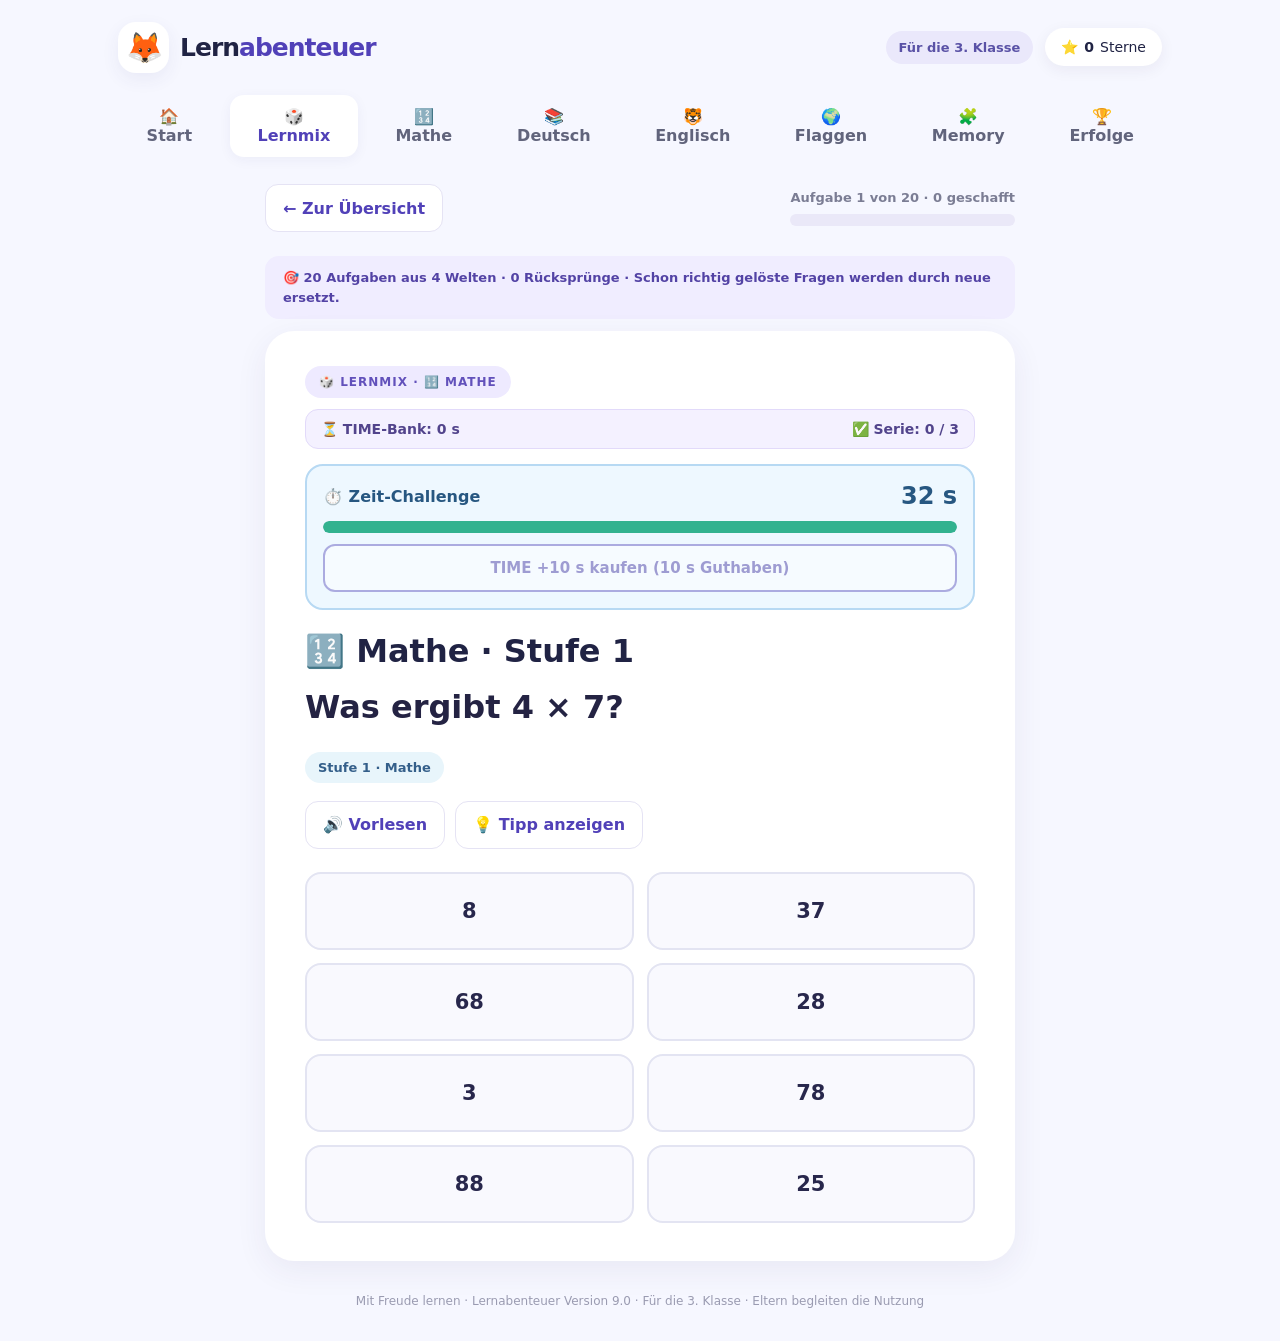
==== commit 79b2f9b2: "feat: activate greater variety for grade 3, preserve all earlier game logic" ====
--- a/index.html
+++ b/index.html
@@ -18,6 +18,7 @@
   <script src="./learning_extension.js" defer></script>
   <script src="./mixed_mode.js" defer></script>
   <script src="./grade3_extension.js" defer></script>
+  <script src="./variety_extension.js" defer></script>
   <script src="./gameplay_extension.js" defer></script>
   <script src="./adventure_extension.js" defer></script>
   <script src="./app.js" defer></script>
@@ -152,7 +153,7 @@
         <section class="pet-progress-panel"><h2>🐾 Dein Lernfreund</h2><div class="pet-progress-line"><span id="pet-emoji-progress">🥚</span><strong id="pet-status-progress">Noch kein Lernfreund</strong></div><div id="pet-gifts" class="reward-items"></div><p>Haustier-Erfahrung kommt durch Lernen. Kein echtes Geld, keine Käufe, keine Werbung.</p></section>
         <section class="skills-panel"><h2>Deine Lernstufen</h2><p>Die Schwierigkeit wächst bei vier selbstständig richtigen Antworten. Mit Tipps oder nach Fehlern bleibt Zeit zum Üben.</p><div class="skill-grid"><div>🔢 <strong>Mathe</strong><span id="skill-math">Stufe 1</span></div><div>📚 <strong>Deutsch</strong><span id="skill-german">Stufe 1</span></div><div>🐯 <strong>Englisch</strong><span id="skill-english">Stufe 1</span></div><div>🌍 <strong>Flaggen</strong><span id="skill-flags">Stufe 1</span></div><div>🧩 <strong>Memory</strong><span><span id="stat-memory">0</span> Spiele geschafft</span></div></div></section><div class="parent-panel"><h2>Für Eltern</h2><p>Alle Fortschritte werden nur im Browser dieses Geräts gespeichert. Es gibt keine Nutzerkonten, Werbung oder Übertragung an einen KI-Dienst.</p><h3 class="review-title">🔁 Diese Themen üben wir noch</h3><p>Falsch gelöste Aufgaben werden lokal vorgemerkt, in späteren Lernmix-Runden bevorzugt und erst nach zwei sicheren Wiederholungen abgehakt.</p><div id="review-list" class="review-list" aria-live="polite"></div><button class="danger-button" id="reset-progress">Fortschritt zurücksetzen</button></div></section>
     </main>
-    <footer>Mit Freude lernen · Lernabenteuer Version 8.0 · Für die 3. Klasse · Eltern begleiten die Nutzung</footer>
+    <footer>Mit Freude lernen · Lernabenteuer Version 9.0 · Für die 3. Klasse · Eltern begleiten die Nutzung</footer>
   </div>
 </body>
 </html>
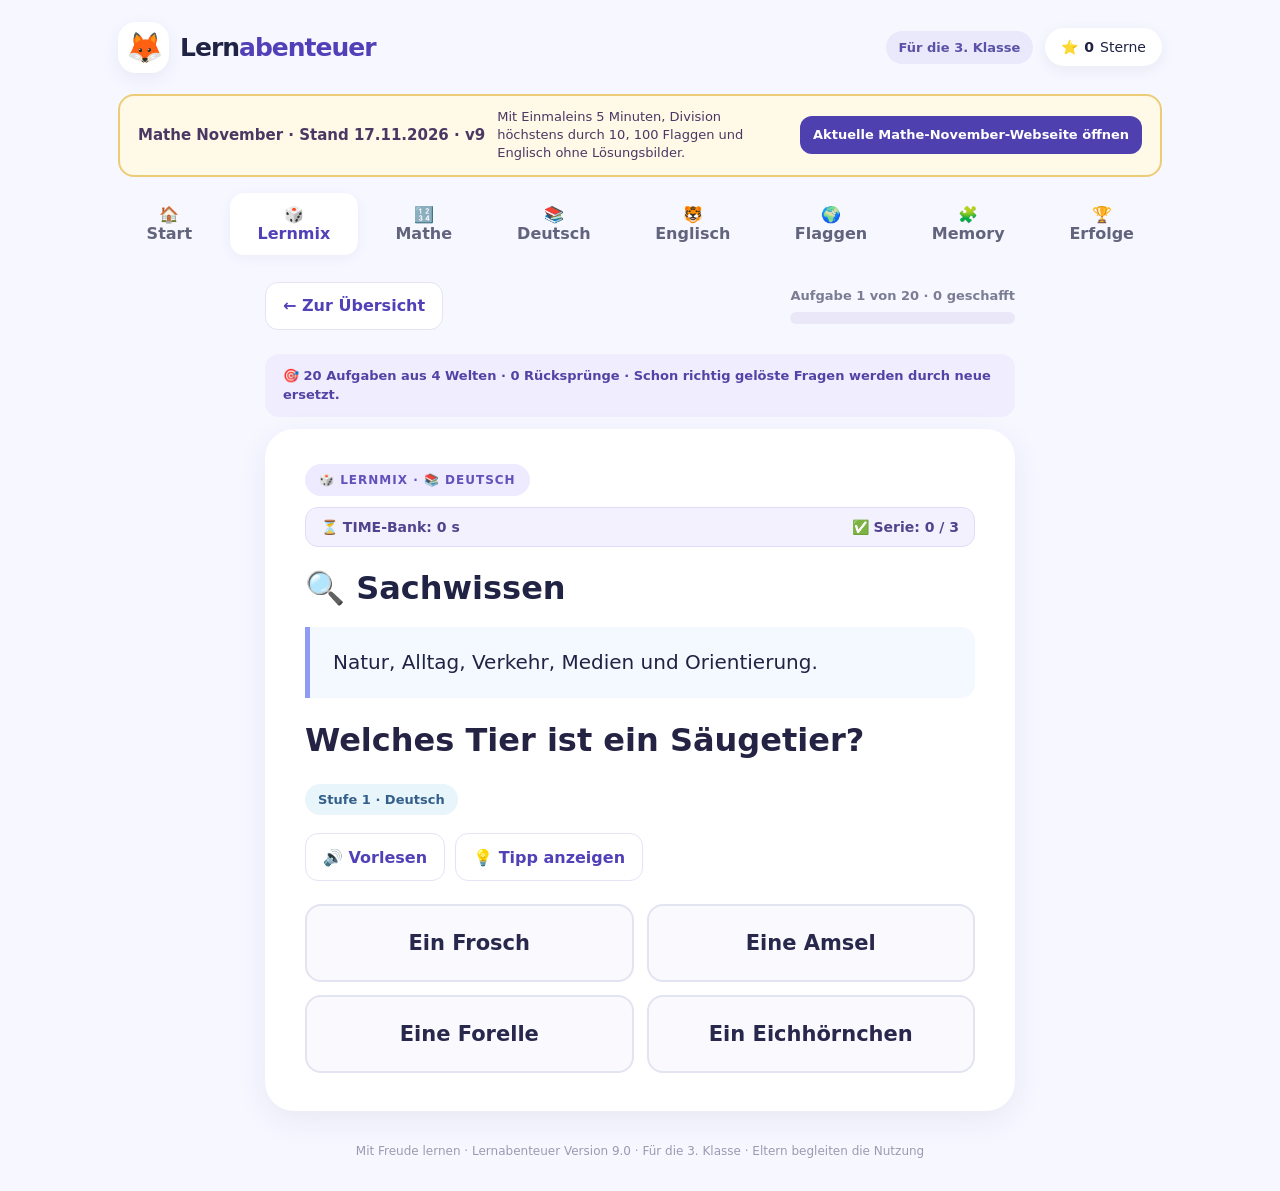
==== commit 7e37f97e: "fix: hide English word answer icons, refresh iPad cache and link latest Mathe November site" ====
--- a/index.html
+++ b/index.html
@@ -15,13 +15,13 @@
   <link rel="stylesheet" href="./styles.css">
   <title>Lernabenteuer – Lernen mit Spaß, Klasse 3</title>
   <script src="./learning_content.js" defer></script>
-  <script src="./learning_extension.js" defer></script>
-  <script src="./mixed_mode.js" defer></script>
+  <script src="./learning_extension.js?v=20261117-root-english-no-icons" defer></script>
+  <script src="./mixed_mode.js?v=20261117-root-english-no-icons" defer></script>
   <script src="./grade3_extension.js" defer></script>
-  <script src="./variety_extension.js" defer></script>
+  <script src="./variety_extension.js?v=20261117-root-english-no-icons" defer></script>
   <script src="./gameplay_extension.js" defer></script>
   <script src="./adventure_extension.js" defer></script>
-  <script src="./app.js" defer></script>
+  <script src="./app.js?v=20261117-root-english-no-icons" defer></script>
 </head>
 <body>
   <a class="skip" href="#hauptinhalt">Zum Inhalt springen</a>
@@ -30,6 +30,11 @@
       <div class="brand" aria-label="Lernabenteuer Startseite"><span class="brand-buddy" aria-hidden="true">🦊</span><span>Lern<span class="brand-accent">abenteuer</span></span></div>
       <div class="top-actions"><span class="age-tag">Für die 3. Klasse</span><span class="stars-chip" aria-live="polite">⭐ <strong id="stars-header">0</strong> Sterne</span></div>
     </header>
+    <aside class="november-update-banner" aria-label="Aktuelle Mathe-Version">
+      <strong>Mathe November · Stand 17.11.2026 · v9</strong>
+      <span>Mit Einmaleins 5 Minuten, Division höchstens durch 10, 100 Flaggen und Englisch ohne Lösungsbilder.</span>
+      <a href="./Mathe-November_nur-Webseite/?v=20261117-v9-englisch-ohne-bilder">Aktuelle Mathe-November-Webseite öffnen</a>
+    </aside>
     <nav class="main-nav" aria-label="Hauptnavigation">
       <button class="nav-button active" data-view="home" aria-current="page">🏠 Start</button>
       <button class="nav-button" data-view="mixed">🎲 Lernmix</button>
--- a/styles.css
+++ b/styles.css
@@ -128,3 +128,10 @@
 .reward-items{display:flex;flex-wrap:wrap}.adventure-quest{margin-top:15px}.adventure-quest .feedback{margin-top:15px;min-height:28px}
 .adventure-quest .question-visual.hidden{display:none}
 @media(max-width:700px){.adventure-grid,.region-grid{grid-template-columns:1fr}.adventure-teaser,.passport-panel,.pet-progress-panel{padding:16px}.adventure-symbol{font-size:40px}}
+
+/* Neuer Weg zur Mathe-November-Webseite. Klasse-3-Programm bleibt erhalten. */
+.november-update-banner{display:flex;align-items:center;justify-content:space-between;gap:12px;flex-wrap:wrap;background:#fff9e8;border:2px solid #edcc78;border-radius:16px;padding:12px 18px;margin:0 0 16px;color:#493862;font-size:13px;line-height:1.4}
+.november-update-banner strong{font-size:15px}
+.november-update-banner span{flex:1;min-width:170px}
+.november-update-banner a{display:inline-block;padding:10px 13px;background:#4e40ae;color:#fff;text-decoration:none;border-radius:12px;font-weight:800}
+.november-update-banner a:focus-visible{outline:3px solid #d09225;outline-offset:2px}
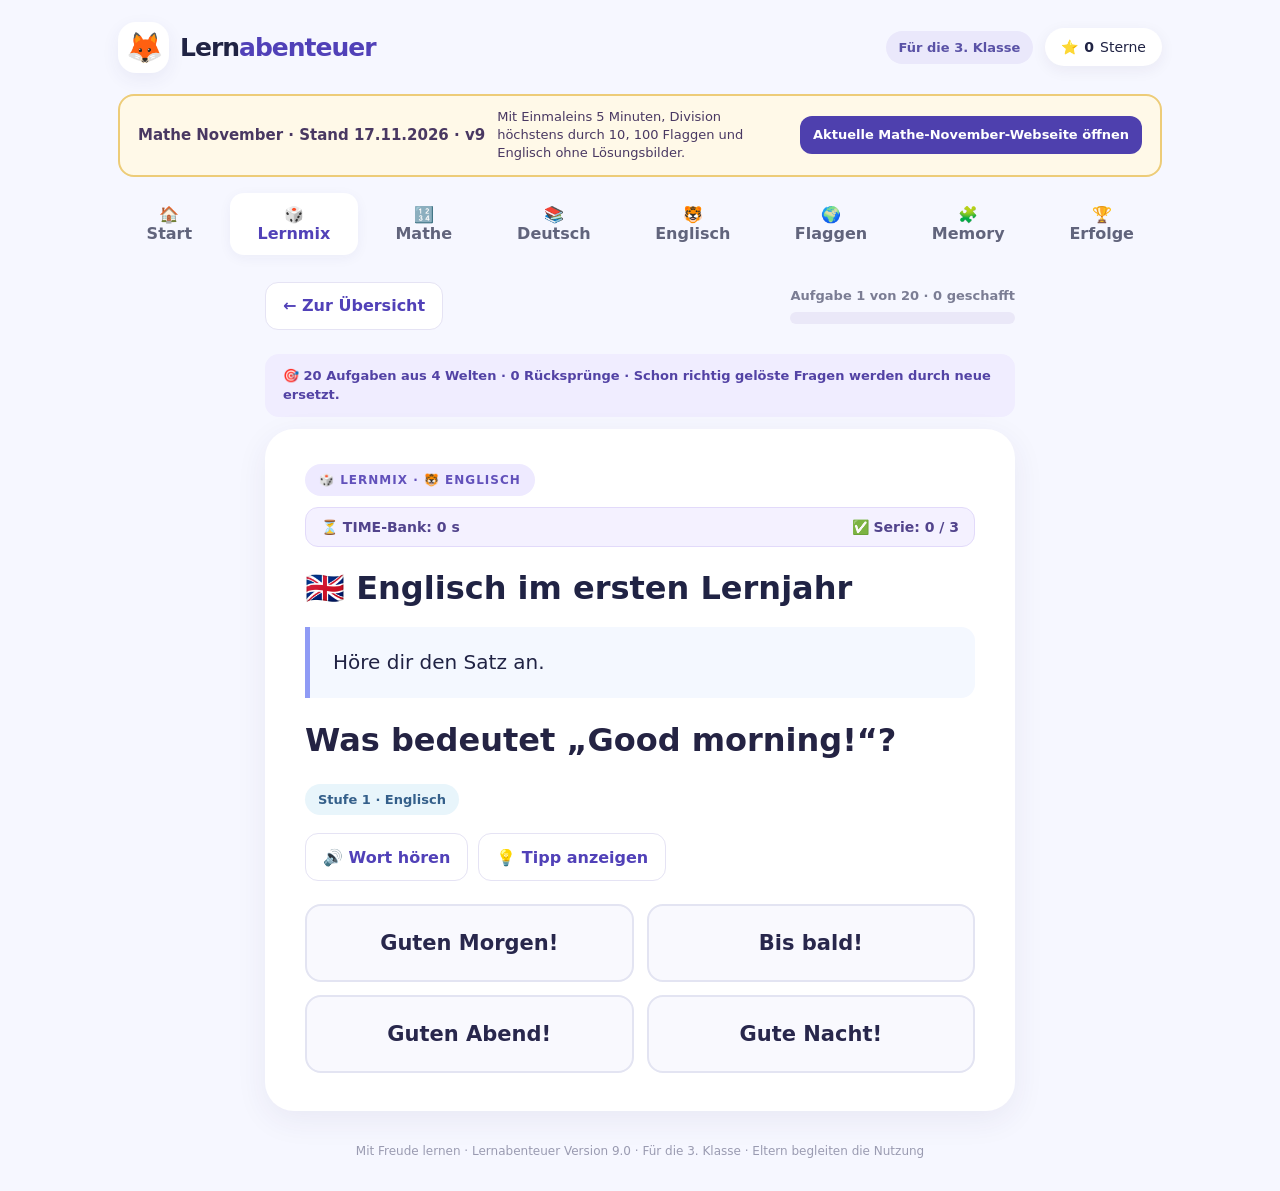
==== commit f361835e: "feat: Klasse 3 und 20 richtige Matheaufgaben ohne Countdown (v10)" ====
--- a/index.html
+++ b/index.html
@@ -33,7 +33,7 @@
     <aside class="november-update-banner" aria-label="Aktuelle Mathe-Version">
       <strong>Mathe November · Stand 17.11.2026 · v9</strong>
       <span>Mit Einmaleins 5 Minuten, Division höchstens durch 10, 100 Flaggen und Englisch ohne Lösungsbilder.</span>
-      <a href="./Mathe-November_nur-Webseite/?v=20261117-v9-englisch-ohne-bilder">Aktuelle Mathe-November-Webseite öffnen</a>
+      <a href="./Mathe-November_nur-Webseite/?v=20261117-v10-klasse3-20richtig">Aktuelle Mathe-November-Webseite öffnen</a>
     </aside>
     <nav class="main-nav" aria-label="Hauptnavigation">
       <button class="nav-button active" data-view="home" aria-current="page">🏠 Start</button>
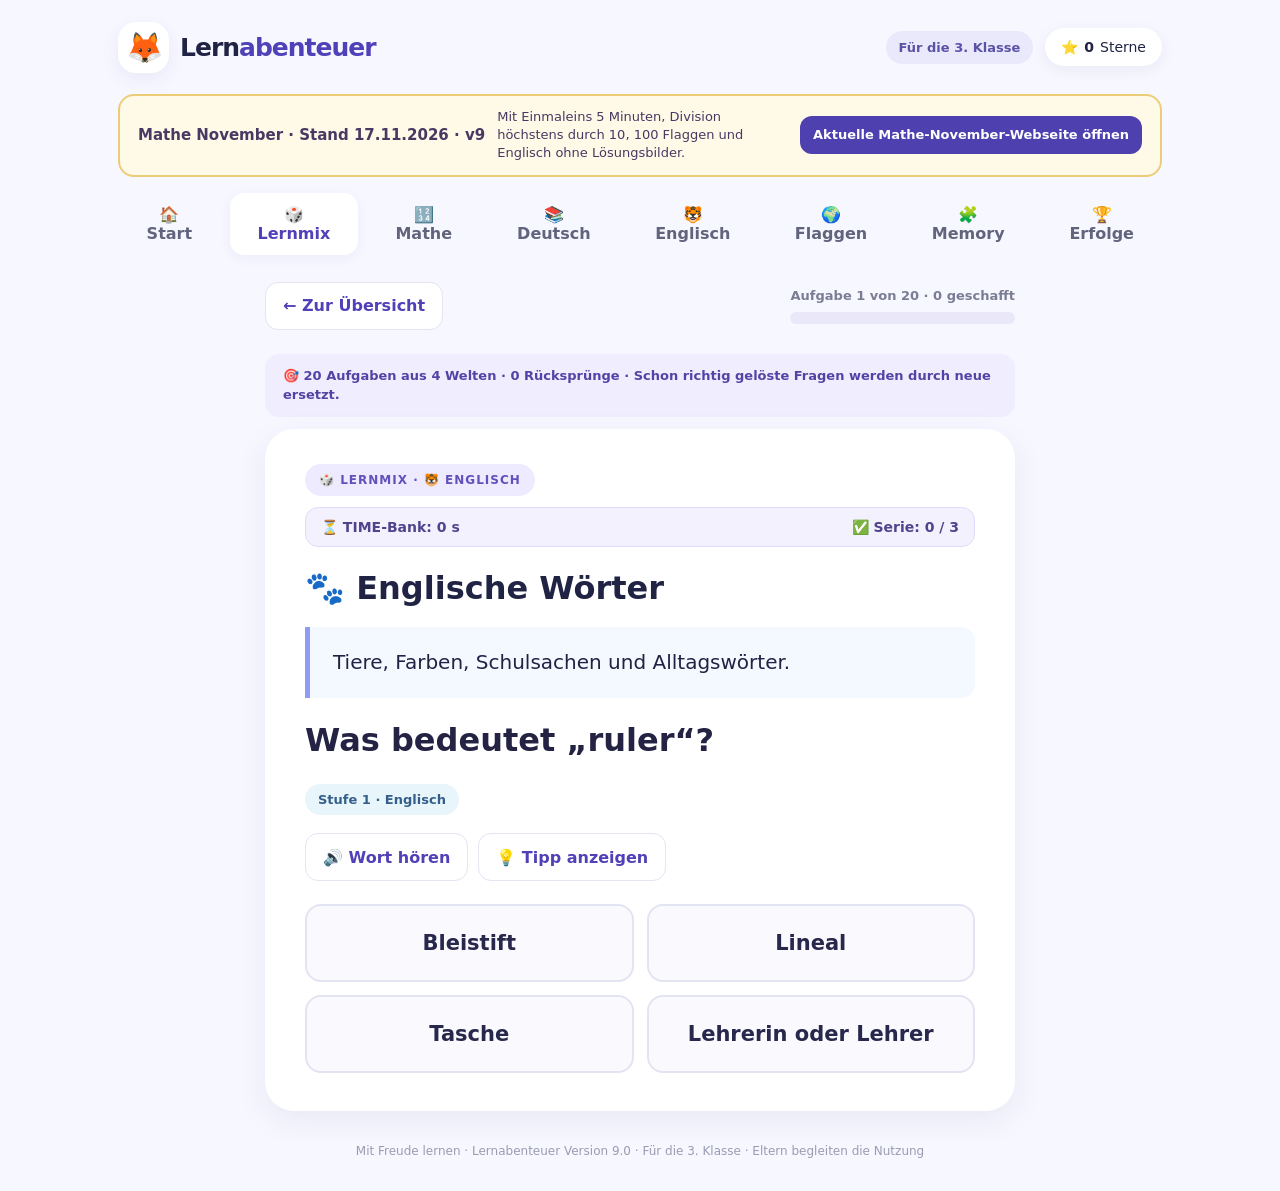
==== commit db6f9658: "feat: auto-advance correct answers, show correct solution 2s after mistakes" ====
--- a/index.html
+++ b/index.html
@@ -33,7 +33,7 @@
     <aside class="november-update-banner" aria-label="Aktuelle Mathe-Version">
       <strong>Mathe November · Stand 17.11.2026 · v9</strong>
       <span>Mit Einmaleins 5 Minuten, Division höchstens durch 10, 100 Flaggen und Englisch ohne Lösungsbilder.</span>
-      <a href="./Mathe-November_nur-Webseite/?v=20261117-v10-klasse3-20richtig">Aktuelle Mathe-November-Webseite öffnen</a>
+      <a href="./Mathe-November_nur-Webseite/?v=20261117-v11-autoweiter-2sek">Aktuelle Mathe-November-Webseite öffnen</a>
     </aside>
     <nav class="main-nav" aria-label="Hauptnavigation">
       <button class="nav-button active" data-view="home" aria-current="page">🏠 Start</button>
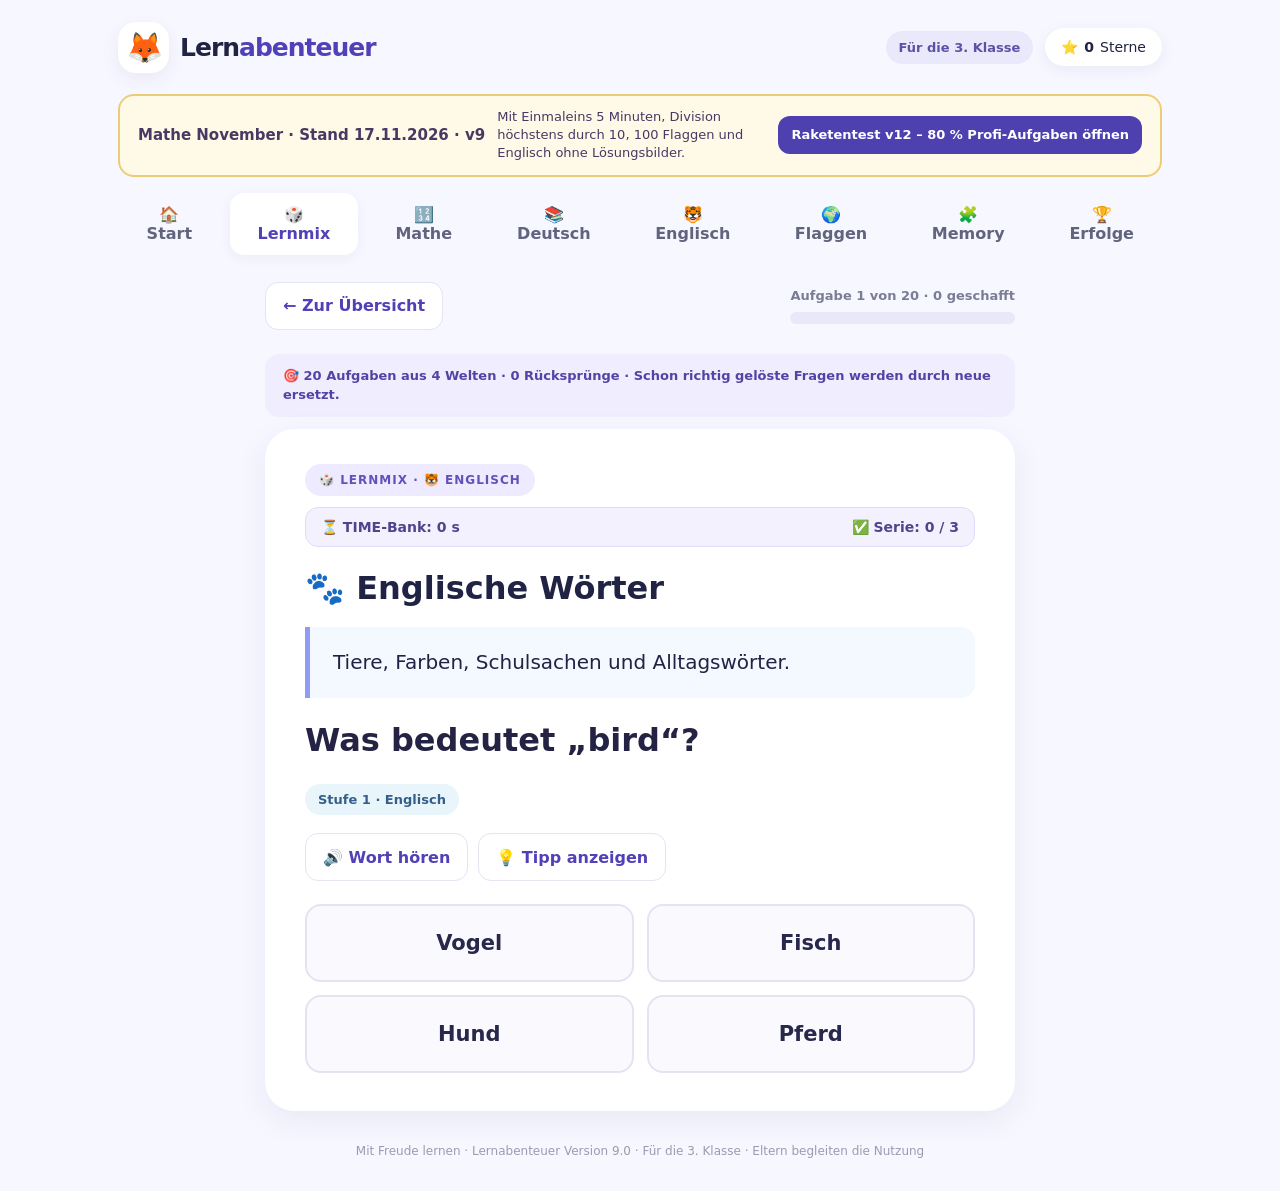
==== commit 9c59eaa5: "feat: rocket practice 80% 5x5-10x10 and 20% lower tables, keep 20 correct" ====
--- a/index.html
+++ b/index.html
@@ -33,7 +33,7 @@
     <aside class="november-update-banner" aria-label="Aktuelle Mathe-Version">
       <strong>Mathe November · Stand 17.11.2026 · v9</strong>
       <span>Mit Einmaleins 5 Minuten, Division höchstens durch 10, 100 Flaggen und Englisch ohne Lösungsbilder.</span>
-      <a href="./Mathe-November_nur-Webseite/?v=20261117-v11-autoweiter-2sek">Aktuelle Mathe-November-Webseite öffnen</a>
+      <a href="./Mathe-November_nur-Webseite/?v=20261118-v12-raketentest-80-20">Raketentest v12 – 80 % Profi-Aufgaben öffnen</a>
     </aside>
     <nav class="main-nav" aria-label="Hauptnavigation">
       <button class="nav-button active" data-view="home" aria-current="page">🏠 Start</button>
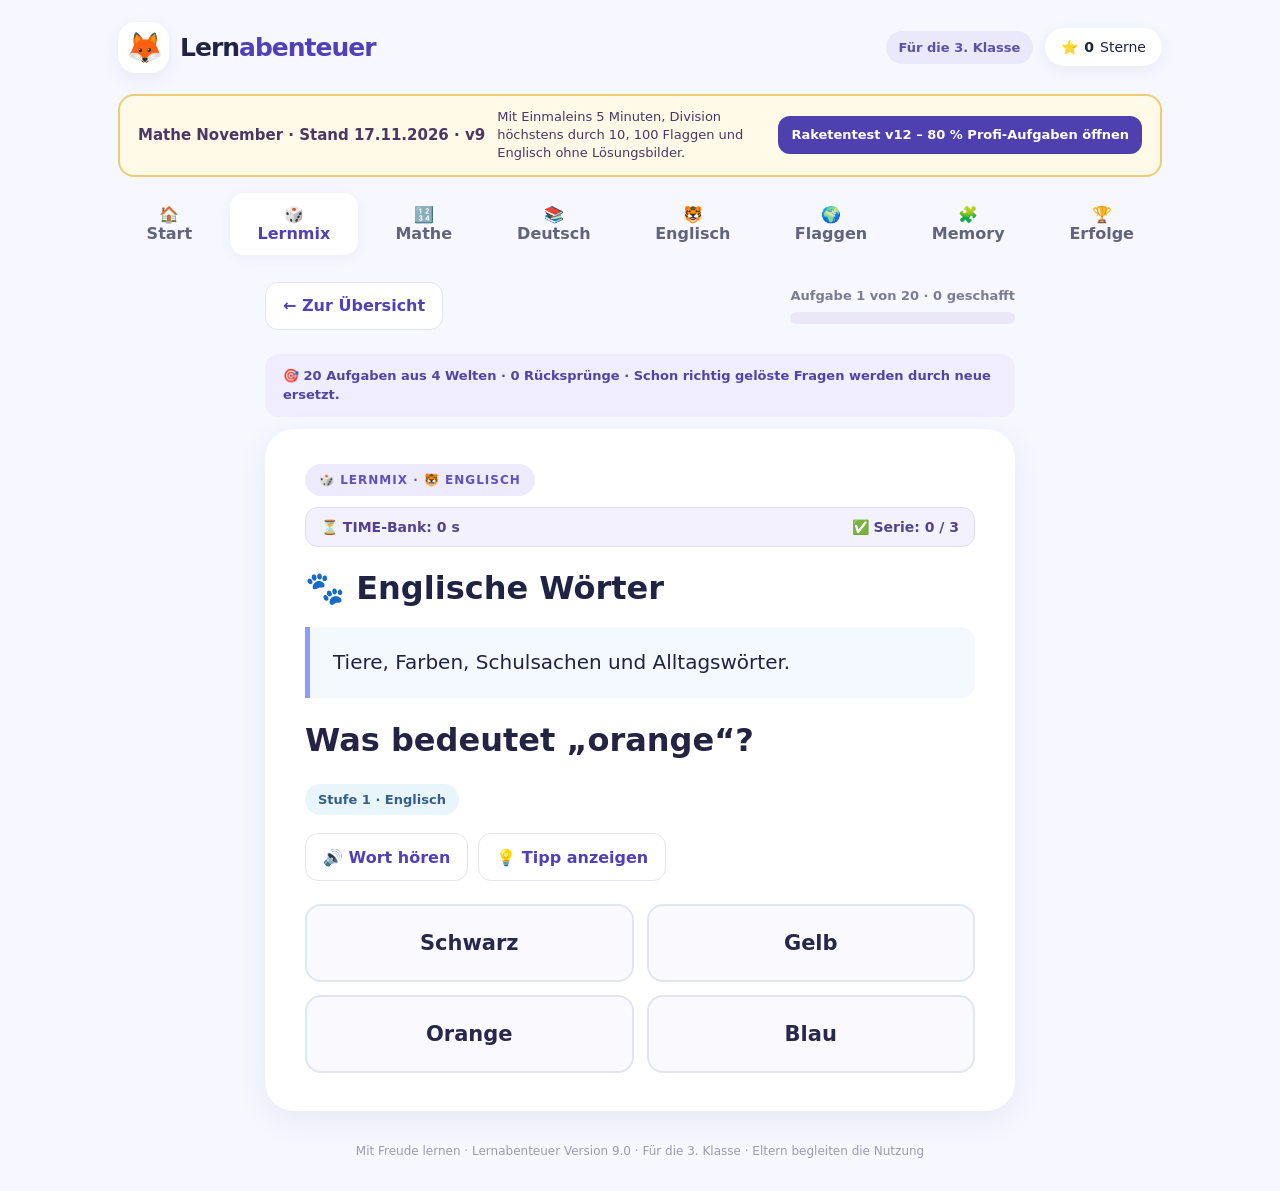
==== commit 41abe931: "feat: fast rocket drill with multiplication and division only (v13)" ====
--- a/index.html
+++ b/index.html
@@ -33,7 +33,7 @@
     <aside class="november-update-banner" aria-label="Aktuelle Mathe-Version">
       <strong>Mathe November · Stand 17.11.2026 · v9</strong>
       <span>Mit Einmaleins 5 Minuten, Division höchstens durch 10, 100 Flaggen und Englisch ohne Lösungsbilder.</span>
-      <a href="./Mathe-November_nur-Webseite/?v=20261118-v12-raketentest-80-20">Raketentest v12 – 80 % Profi-Aufgaben öffnen</a>
+      <a href="./Mathe-November_nur-Webseite/?v=20261118-v13-raketentest-blitzaufgaben">Raketentest v12 – 80 % Profi-Aufgaben öffnen</a>
     </aside>
     <nav class="main-nav" aria-label="Hauptnavigation">
       <button class="nav-button active" data-view="home" aria-current="page">🏠 Start</button>
